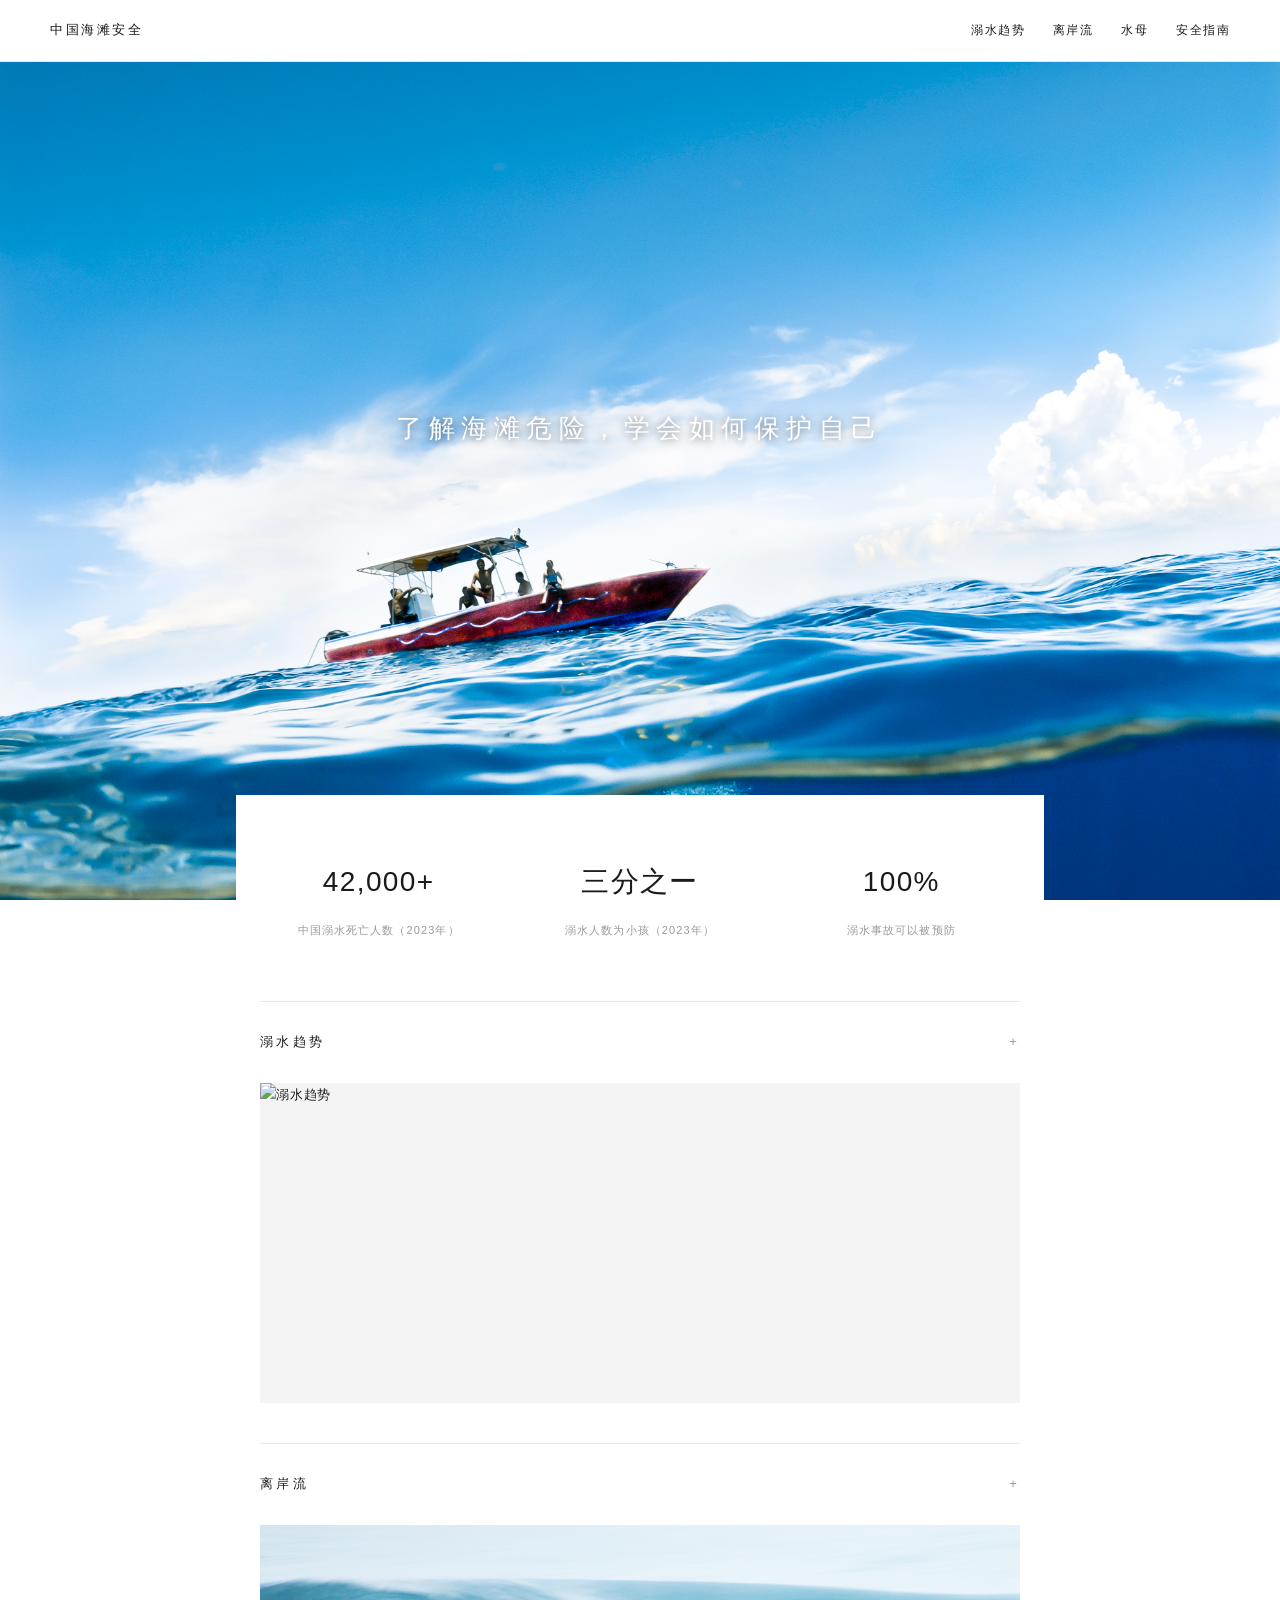
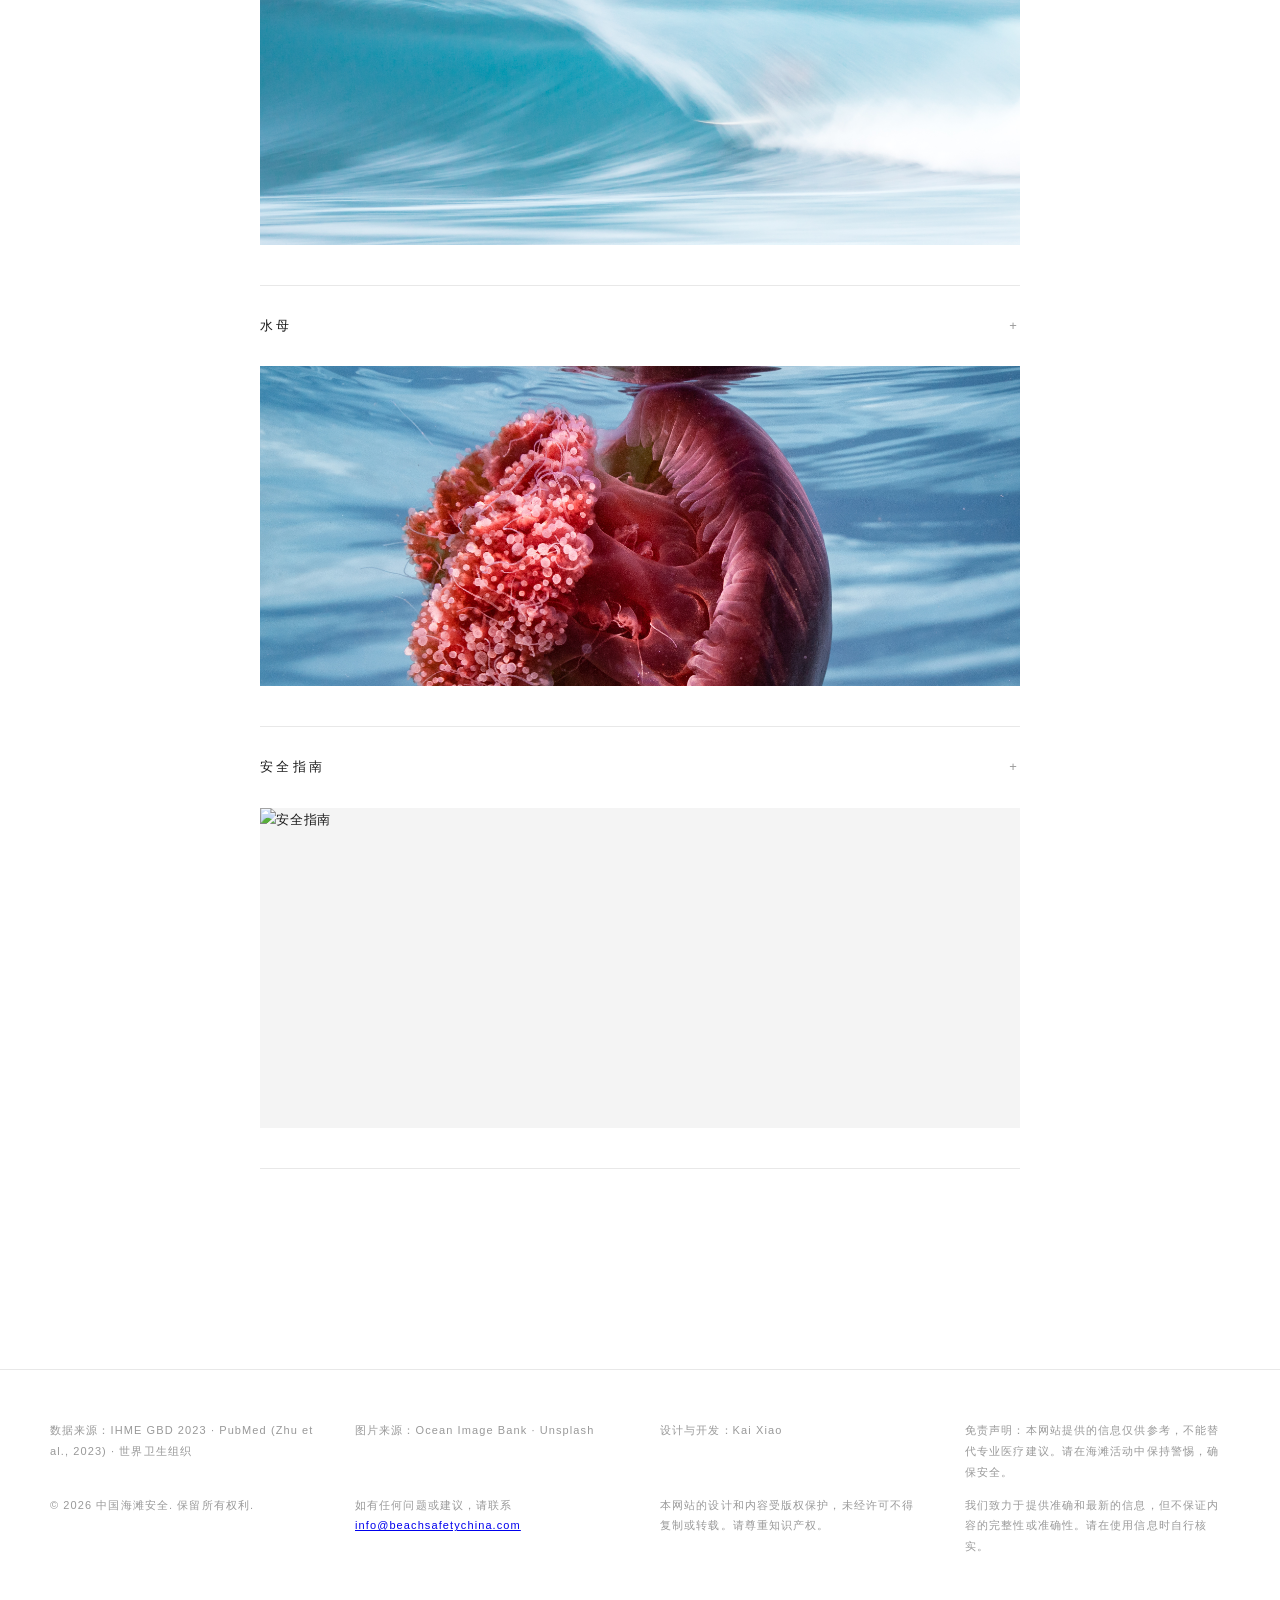
==== index.html @ 01e5046f "Initial commit: beach safety China site Static educational site on drowning hazards in China, with G" ====
<!DOCTYPE html>
<html lang="zh-CN">
<head>
  <meta charset="UTF-8" />
  <meta name="viewport" content="width=device-width, initial-scale=1.0" />
  <title>中国海滩安全</title>
  <link rel="stylesheet" href="style.css" />
  <script src="https://cdn.jsdelivr.net/npm/chart.js"></script>
</head>
<body>

  <nav>
    <span class="brand">中国海滩安全</span>
    <div class="nav-links">
      <a href="trends.html">溺水趋势</a>
      <a href="rip.html">离岸流</a>
      <a href="jellyfish.html">水母</a>
      <a href="guide.html">安全指南</a>
    </div>
  </nav>

  <header class="hero">
    <h1>了解海滩危险，学会如何保护自己</h1>
  </header>

  <main>

    <div class="stats">
      <div class="stat">
        <span class="big-number">42,000+</span>
        <span class="label">中国溺水死亡人数（2023年）</span>
      </div>
      <div class="stat">
        <span class="big-number">三分之ー</span>
        <span class="label">溺水人数为小孩（2023年）</span>
      </div>
      <div class="stat">
        <span class="big-number">100%</span>
        <span class="label">溺水事故可以被预防</span>
      </div>
    </div>

    <section id="trends">
      <h2>溺水趋势</h2>
      <div class="image-slot">
        <img src="OceanImageBank_KurtArrigo_10.jpg" alt="溺水趋势" /> 
        
      </div>
      <div class="section-content">
        <div class="chart-box">
          <canvas id="deathsChart"></canvas>
        </div>
        <h3>中国溺水事故趋势</h3>
        <p>近年来，因为救生员数量和游客安全意识有所提高，中国溺水的死亡数量在逐年下降。</p>
        <p>虽然溺水事故的数量在近年来有所下降，但仍需引起重视。</p>
        <a class="more-link" href="trends.html">了解更多 →</a>
      </div>
    </section>

    <section id="rip">
      <h2>离岸流</h2>
      <div class="image-slot">
        <!-- 把图片放进项目文件夹，然后把下面一行的 # 换成文件名 -->
        <img src="OceanImageBank_TobyMatthews_18.jpg" alt="离岸流" />
        
      </div>
      <div class="section-content">
        <p>离岸流是从海岸向外流动的强劲水流，是海滩溺水的主要原因。</p>
        <div class="stats">
          <div class="stat">
            <span class="big-number">660</span>
            <span class="label">2010–2019年冲浪区溺水死亡</span>
          </div>
          <div class="stat">
            <span class="big-number">低</span>
            <span class="label">中国南方海滩游客对离岸流的认知程度</span>
          </div>
        </div>
        <h3>如何逃脱离岸流</h3>
        <ol>
          <li>保持冷静，不要与水流对抗</li>
          <li>沿海岸线平行游泳，脱离水流</li>
          <li>脱离水流后，再向岸边游回</li>
          <li>如果精疲力竭，漂浮并呼救</li>
        </ol>
        <a class="more-link" href="rip.html">了解更多 →</a>
      </div>
    </section>

    <section id="jellyfish">
      <h2>水母</h2>
      <div class="image-slot">
        <img src="OceanImageBank_LewisBurnett_02.jpg" alt="水母" />
        
      </div>
      <div class="section-content">
        <p>水母蜇伤是中国海滩最常见的海洋生物伤害，占所有海洋生物伤害的60%以上。</p>
        <div class="stats">
          <div class="stat">
            <span class="big-number">60.81%</span>
            <span class="label">海洋生物伤害中水母蜇伤占比</span>
          </div>
          <div class="stat">
            <span class="big-number">1.5亿</span>
            <span class="label">全球每年水母蜇伤人数</span>
          </div>
        </div>
        <h3>被水母蜇伤后如何处理</h3>
        <ol>
          <li>立即离开水中</li>
          <li>不要用手直接触摸蜇伤部位</li>
          <li>用海水冲洗，不要用淡水</li>
          <li>用卡片刮去残留触须</li>
          <li>如出现呼吸困难或严重过敏，立即就医</li>
        </ol>
        <a class="more-link" href="jellyfish.html">了解更多 →</a>
      </div>
    </section>

    <section id="guide">
      <h2>安全指南</h2>
      <div class="image-slot">
        <img src="bouy.png" alt="安全指南" />
      </div>
      <div class="section-content">
        <div class="stats">
          <div class="stat">
            <span class="big-number">#120</span>
            <span class="label">中国紧急求救电话</span>
          </div>
          <div class="stat">
            <span class="big-number">#12395</span>
            <span class="label">海上救援电话</span>
          </div>
      </div>
        <h3>下水前</h3>
        <ol>
          <li>只在有救生员的海滩游泳</li>
          <li>检查当天的海况和天气预报</li>
          <li>儿童必须有成人全程陪同</li>
          <li>告知他人你的游泳计划</li>
        </ol>
        <h3>下水时</h3>
        <ol>
          <li>不要单独游泳</li>
          <li>留意旗帜信号—红旗代表危险</li>
          <li>不要在疲劳或饮酒后游泳</li>
          <li>注意脚下，避免踩到水母或海胆</li>
        </ol>

        <a class="more-link" href="guide.html">了解更多 →</a>
      </div>
    </section>

  </main>

  <footer>
  <p>数据来源：IHME GBD 2023 · PubMed (Zhu et al., 2023) · 世界卫生组织</p>
  <p>图片来源：Ocean Image Bank · Unsplash</p>
  <p>设计与开发：Kai Xiao</p>
  <p>免责声明：本网站提供的信息仅供参考，不能替代专业医疗建议。请在海滩活动中保持警惕，确保安全。</p>
  <p>© 2026 中国海滩安全. 保留所有权利.</p>
  <p>如有任何问题或建议，请联系 <a href="mailto:info@beachsafetychina.com">info@beachsafetychina.com</a></p>
  <p>本网站的设计和内容受版权保护，未经许可不得复制或转载。请尊重知识产权。</p>
  <p>我们致力于提供准确和最新的信息，但不保证内容的完整性或准确性。请在使用信息时自行核实。</p>
  </footer>

  <script src="charts/charts.js"></script>
  <script src="analytics.js"></script>
</body>
</html>
---- style.css ----
/* ===== Japanese-minimal base (Graphpaper / Auralee style) ===== */

:root {
  --content-width: 760px;   /* the centered column width, shared by nav, main, footer */
}

html {
  overscroll-behavior: none;
  background-color: #ffffff;
}

body {
  background-image: url('OceanImageBank_AlexTyrrell_07.jpg');
  background-size: cover;
  background-position: center 30%;  /* must match the 30 in charts.js */
  background-attachment: fixed;
  color: #1a1a1a;
  font-family: "Helvetica Neue", -apple-system, "PingFang SC", Arial, sans-serif;
  font-size: 13px;
  letter-spacing: 0.06em;
  line-height: 1.9;
  margin: 0;
}

/* Sub-pages (rip, jellyfish, trends, guide) use a different background image */
body.subpage {
  background-image: url('OceanImageBank_MattCurnock_seagrass_15.jpg');
  background-position: center 10%;   /* must match the 10 in parallax.js */
}

main {
  max-width: var(--content-width);
  margin: 0 auto;
  padding: 0 24px 60px;             /* a little breathing room inside the white column */
  background-color: #ffffff;        /* white column floating on the ocean */
}

/* Sub-pages: space at the top of the white area, above the first text */
.subpage main {
  padding-top: 40px;
}

/* ===== Nav — small, quiet, hairline underneath ===== */

nav {
  position: sticky;
  top: 0;
  display: flex;
  justify-content: space-between;
  align-items: center;
  /* spread brand and links to the left and right edges */
  padding: 18px 50px;
  background-color: #ffffff;
  border-bottom: 1px solid #e8e8e8;
  z-index: 10;
}

.brand {
  font-size: 13px;
  letter-spacing: 0.2em;
}

.nav-links {
  display: flex;
  gap: 28px;
}

nav a {
  color: #1a1a1a;
  text-decoration: none;
  font-size: 12px;
  letter-spacing: 0.12em;
}

nav a:hover {
  opacity: 0.4;            /* minimal sites fade on hover instead of changing color */
}

/* ===== Hero — the ocean shows through here ===== */

.hero {
  margin: 0;
  padding: 38vh 24px;      /* tall empty space where the background is visible */
}

.hero h1 {
  color: #ffffff;
  font-size: 26px;
  font-weight: 400;        /* minimal sites avoid bold headlines */
  letter-spacing: 0.25em;
  text-align: center;
  margin: 0;
  text-shadow: 0 1px 10px rgba(0, 0, 0, 0.5);
}

/* ===== Headings ===== */

h2 {
  font-size: 13px;
  font-weight: 400;
  letter-spacing: 0.25em;
  margin: 0;
  padding: 28px 0;
  cursor: pointer;
}

h2::after {
  content: '+';
  float: right;            /* the + sits at the right edge, like Graphpaper's menus */
  color: #999999;
}

h3 {
  font-size: 12px;
  font-weight: 400;
  letter-spacing: 0.2em;
  color: #999999;
  margin-top: 40px;
}

.lead {
  font-size: 16px;
  line-height: 1.9;
  color: #1a1a1a;
  border-left: 2px solid #1a1a1a;   /* a quiet accent bar, like a pull-quote */
  padding-left: 20px;
  margin: 40px 0;
}

.analysis {
  color: #333333;
  font-size: 13px;
  line-height: 2;
  background-color: #f7f7f7;        /* faint panel so analysis reads as commentary */
  padding: 24px 28px;
  margin-top: 24px;
}

.cite {
  display: inline-block;
  margin-top: 10px;
  color: #999999;
  font-size: 11px;
  letter-spacing: 0.05em;
}

.methods {
  border-top: 1px solid #e8e8e8;
  padding-top: 20px;
  color: #777777;
  font-size: 12px;
  line-height: 1.9;
}

.methods strong {
  color: #1a1a1a;
  border-bottom: none;             /* override the underlined-strong style here */
}

.methods ul {
  padding-left: 18px;
}

.methods li {
  margin-bottom: 8px;
}

p {
  color: #333333;
  font-size: 14px;
}

ol {
  color: #333333;
  font-size: 14px;
  padding-left: 20px;
}

strong {
  font-weight: 400;
  border-bottom: 1px solid #1a1a1a;   /* underline instead of color for emphasis */
}

/* ===== Title on a sub-page (rip.html, etc.) ===== */

.page-title {
  font-size: 22px;
  font-weight: 400;
  letter-spacing: 0.25em;
  margin: 80px 0 40px;
}

/* ===== "Read more" link at the bottom of an open section ===== */

.more-link {
  display: inline-block;
  margin-top: 30px;
  color: #1a1a1a;
  text-decoration: none;
  font-size: 12px;
  letter-spacing: 0.2em;
  border-bottom: 1px solid #1a1a1a;
  padding-bottom: 4px;
}

.more-link:hover {
  opacity: 0.4;
}

/* ===== Sections — no cards, just hairlines ===== */

section {
  border-top: 1px solid #e8e8e8;
  margin: 0;
}

section:last-of-type {
  border-bottom: 1px solid #e8e8e8;
}

.section-content {
  overflow: hidden;
  max-height: 0;
  transition: max-height 0.5s ease;
}

/* ===== Image slots — space reserved for your photos ===== */

.image-slot {
  background-color: #f4f4f4;
  height: 320px;
  display: flex;
  align-items: center;
  justify-content: center;
  margin-bottom: 40px;
}

.image-slot span {
  color: #bbbbbb;
  font-size: 11px;
  letter-spacing: 0.3em;
}

.image-slot img {
  width: 100%;
  height: 100%;
  object-fit: cover;
}

/* ===== Stats — plain numbers, no boxes ===== */

.stats {
  display: flex;
  justify-content: space-between;
  gap: 24px;
  padding: 60px 0;
  flex-wrap: wrap;
}

.stat {
  text-align: center;
  flex: 1;
}

.big-number {
  display: block;
  font-size: 28px;
  font-weight: 300;        /* thin numbers, not heavy */
  letter-spacing: 0.05em;
  color: #1a1a1a;
}

.label {
  display: block;
  margin-top: 12px;
  color: #999999;
  font-size: 11px;
  letter-spacing: 0.1em;
}

/* ===== Chart ===== */

.video {
  display: block;
  width: 100%;
  margin-top: 30px;
  background-color: #000000;        /* black frame before the video loads */
}

.chart-box {
  height: 380px;
  padding-bottom: 40px;
}

.chart-note {
  font-size: 11px;
  color: #999999;
  margin-top: 0;
}

canvas {
  max-width: 100%;
}

/* ===== Footer — hairline above, tiny text ===== */

footer {
  background-color: #ffffff;
  border-top: 1px solid #e8e8e8;
  /* spread footer columns across the full width */
  padding: 50px;
  margin-top: 140px;                /* transparent gap — the ocean shows through here */
  color: #999999;
  font-size: 11px;
  letter-spacing: 0.1em;

  display: grid;                       /* lay items in a grid */
  grid-template-columns: repeat(4, 1fr);  /* 4 equal columns per row */
  gap: 12px 40px;                      /* 12px between rows, 40px between columns */
  text-align: left;                    /* each item starts at its column's left edge */
}

footer p {
  margin: 0;                        /* remove the default stacking space */
  color: #999999;
  font-size: 11px;
}

/* ===== Phone screens (≤640px) ===== */
@media (max-width: 640px) {
  nav {
    flex-direction: column;         /* brand on top, links below */
    gap: 12px;
    padding: 14px 20px;
  }

  .nav-links {
    gap: 18px;
    flex-wrap: wrap;                /* links wrap instead of overflowing */
    justify-content: center;
  }

  main {
    padding: 0 20px 40px;
  }

  .hero {
    padding: 30vh 20px;
  }

  .hero h1 {
    font-size: 18px;
    letter-spacing: 0.15em;
  }

  .stats {
    gap: 10px;                      /* keep all three in one row */
    padding: 36px 0;
  }

  .big-number {
    font-size: 20px;                /* shrink so three fit across a phone */
  }

  .label {
    font-size: 10px;
    letter-spacing: 0.04em;
  }

  .lead {
    font-size: 14px;
  }

  .analysis {
    padding: 18px 20px;
  }

  .chart-box {
    height: 300px;
  }

  .page-title {
    margin: 50px 0 30px;
  }

  .image-slot {
    height: 220px;
  }

  footer {
    grid-template-columns: 1fr;     /* one column — everything stacks */
    text-align: center;
    margin-top: 0;                  /* no gap — footer sits right after content */
    padding: 40px 24px;             /* tighter edges so text fits on a phone */
  }

}

/* ===== Sub-pages on laptop/monitor: shorter hero, content starts sooner ===== */
@media (min-width: 641px) {
  .subpage .hero {
    padding: 26vh 24px;             /* was 38vh — smaller gap between header and body */
  }
}

/* ===== Wide screens (≥1728px) — bigger than a MacBook Air, i.e. external monitors ===== */
@media (min-width: 1728px) {
  main {
    max-width: 1100px;              /* wider content / buttons section */
  }

  body {
    font-size: 14px;                /* nudge type up so it doesn't feel tiny */
  }

  .big-number {
    font-size: 32px;
  }
}
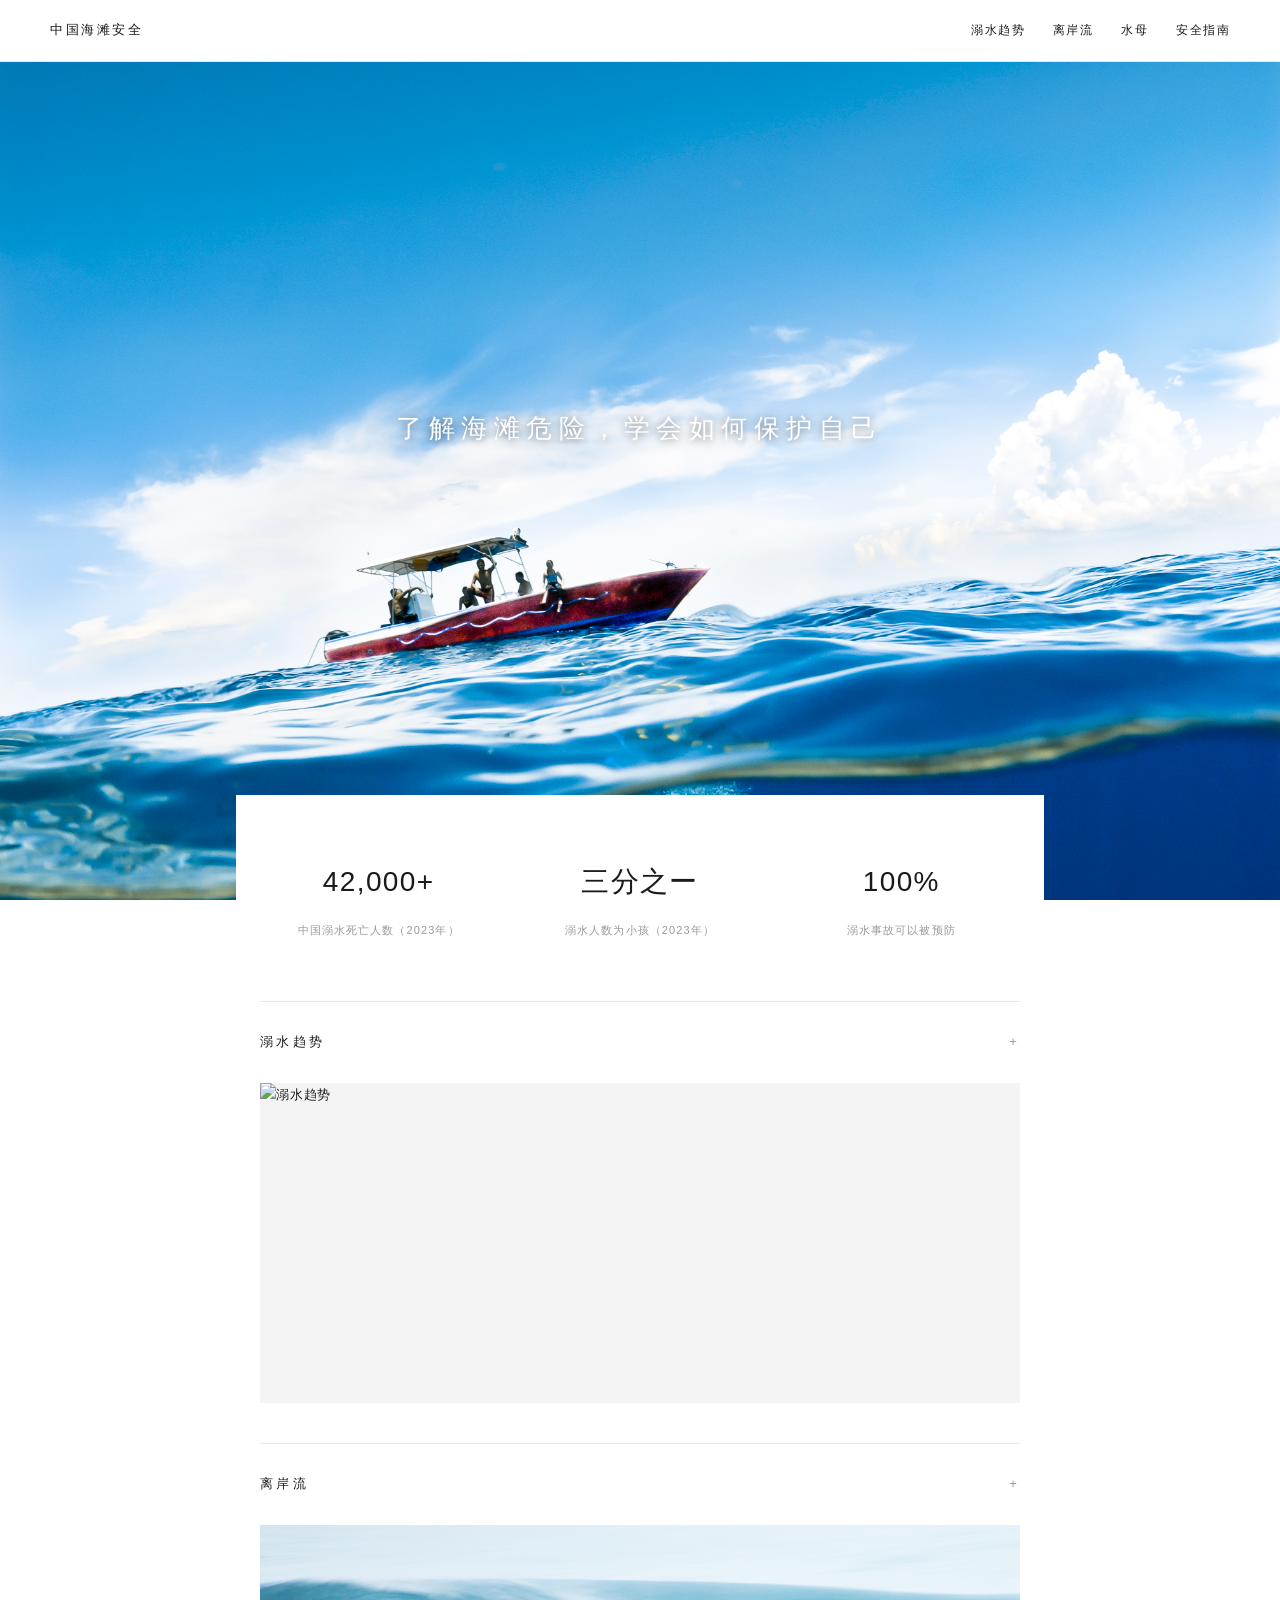
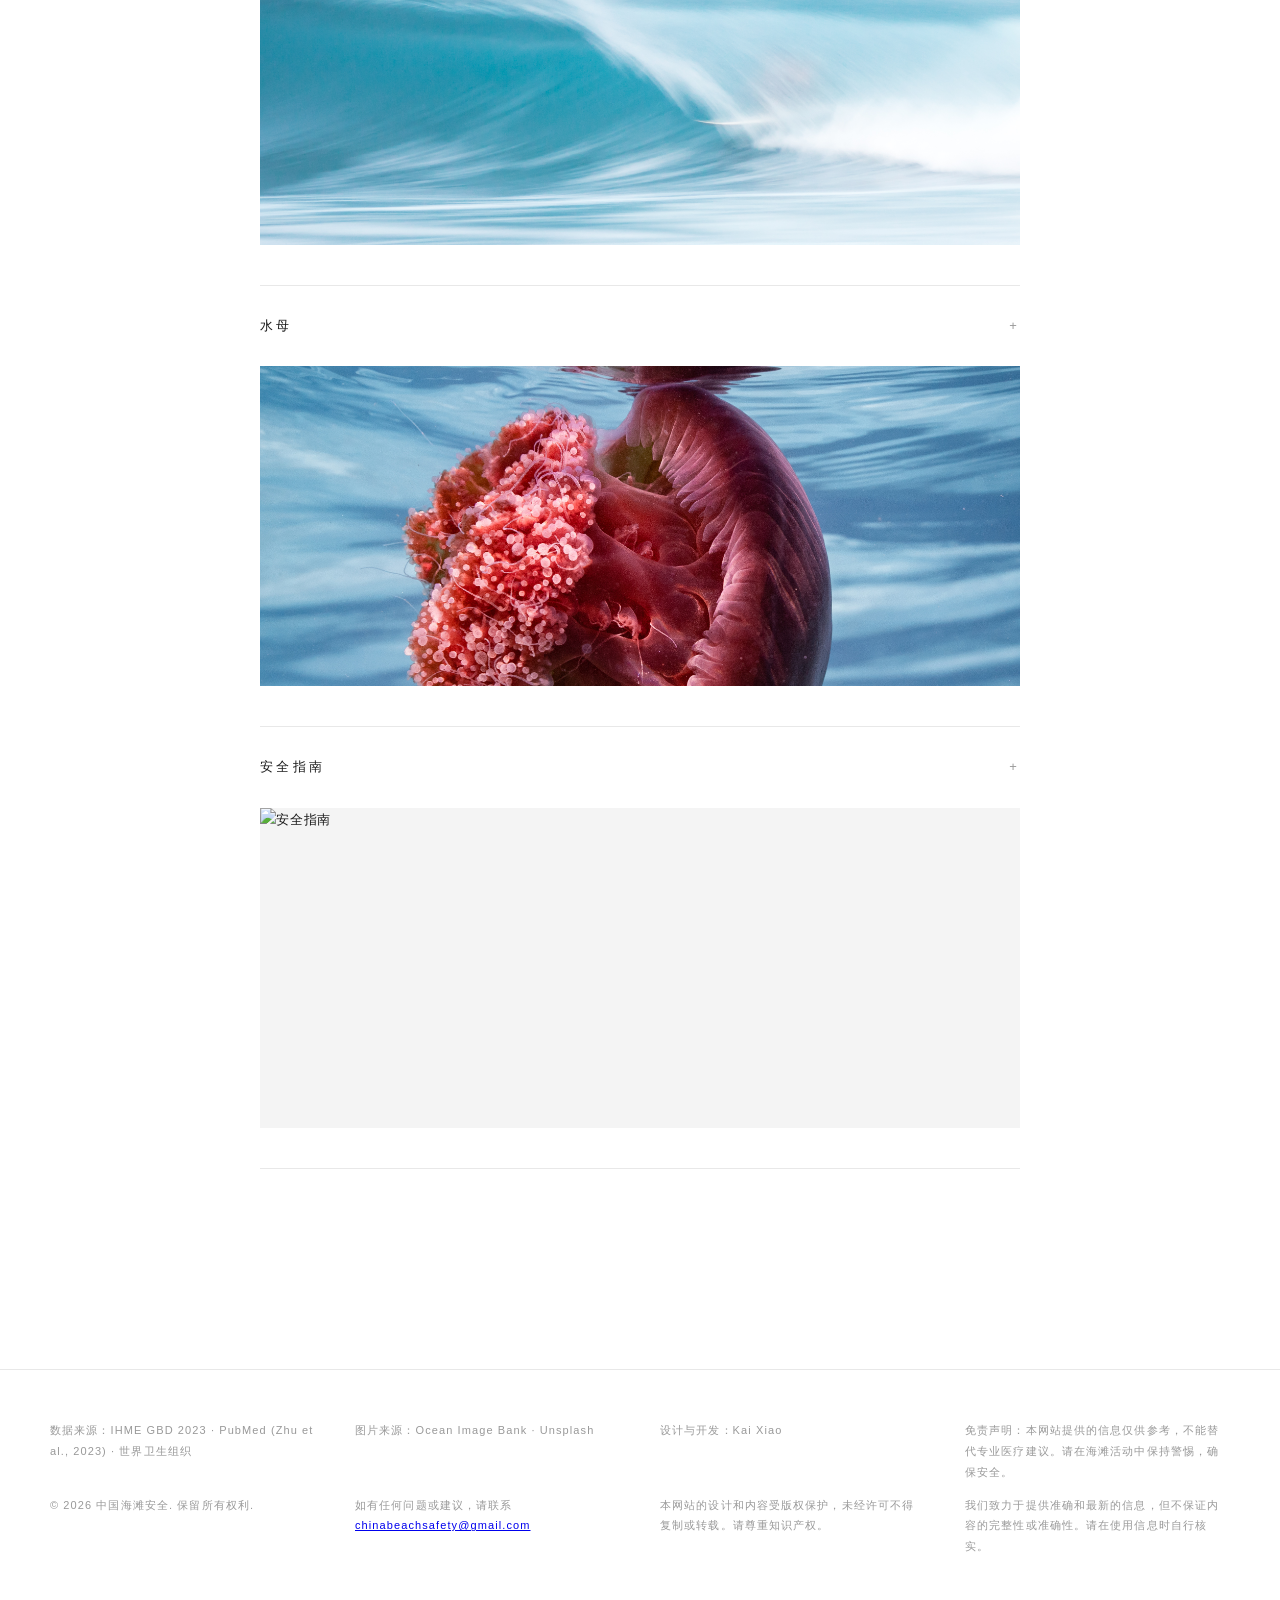
==== commit a03bf62e: "update contact email" ====
--- a/index.html
+++ b/index.html
@@ -160,7 +160,7 @@
   <p>设计与开发：Kai Xiao</p>
   <p>免责声明：本网站提供的信息仅供参考，不能替代专业医疗建议。请在海滩活动中保持警惕，确保安全。</p>
   <p>© 2026 中国海滩安全. 保留所有权利.</p>
-  <p>如有任何问题或建议，请联系 <a href="mailto:info@beachsafetychina.com">info@beachsafetychina.com</a></p>
+  <p>如有任何问题或建议，请联系 <a href="mailto:chinabeachsafety@gmail.com">chinabeachsafety@gmail.com</a></p>
   <p>本网站的设计和内容受版权保护，未经许可不得复制或转载。请尊重知识产权。</p>
   <p>我们致力于提供准确和最新的信息，但不保证内容的完整性或准确性。请在使用信息时自行核实。</p>
   </footer>
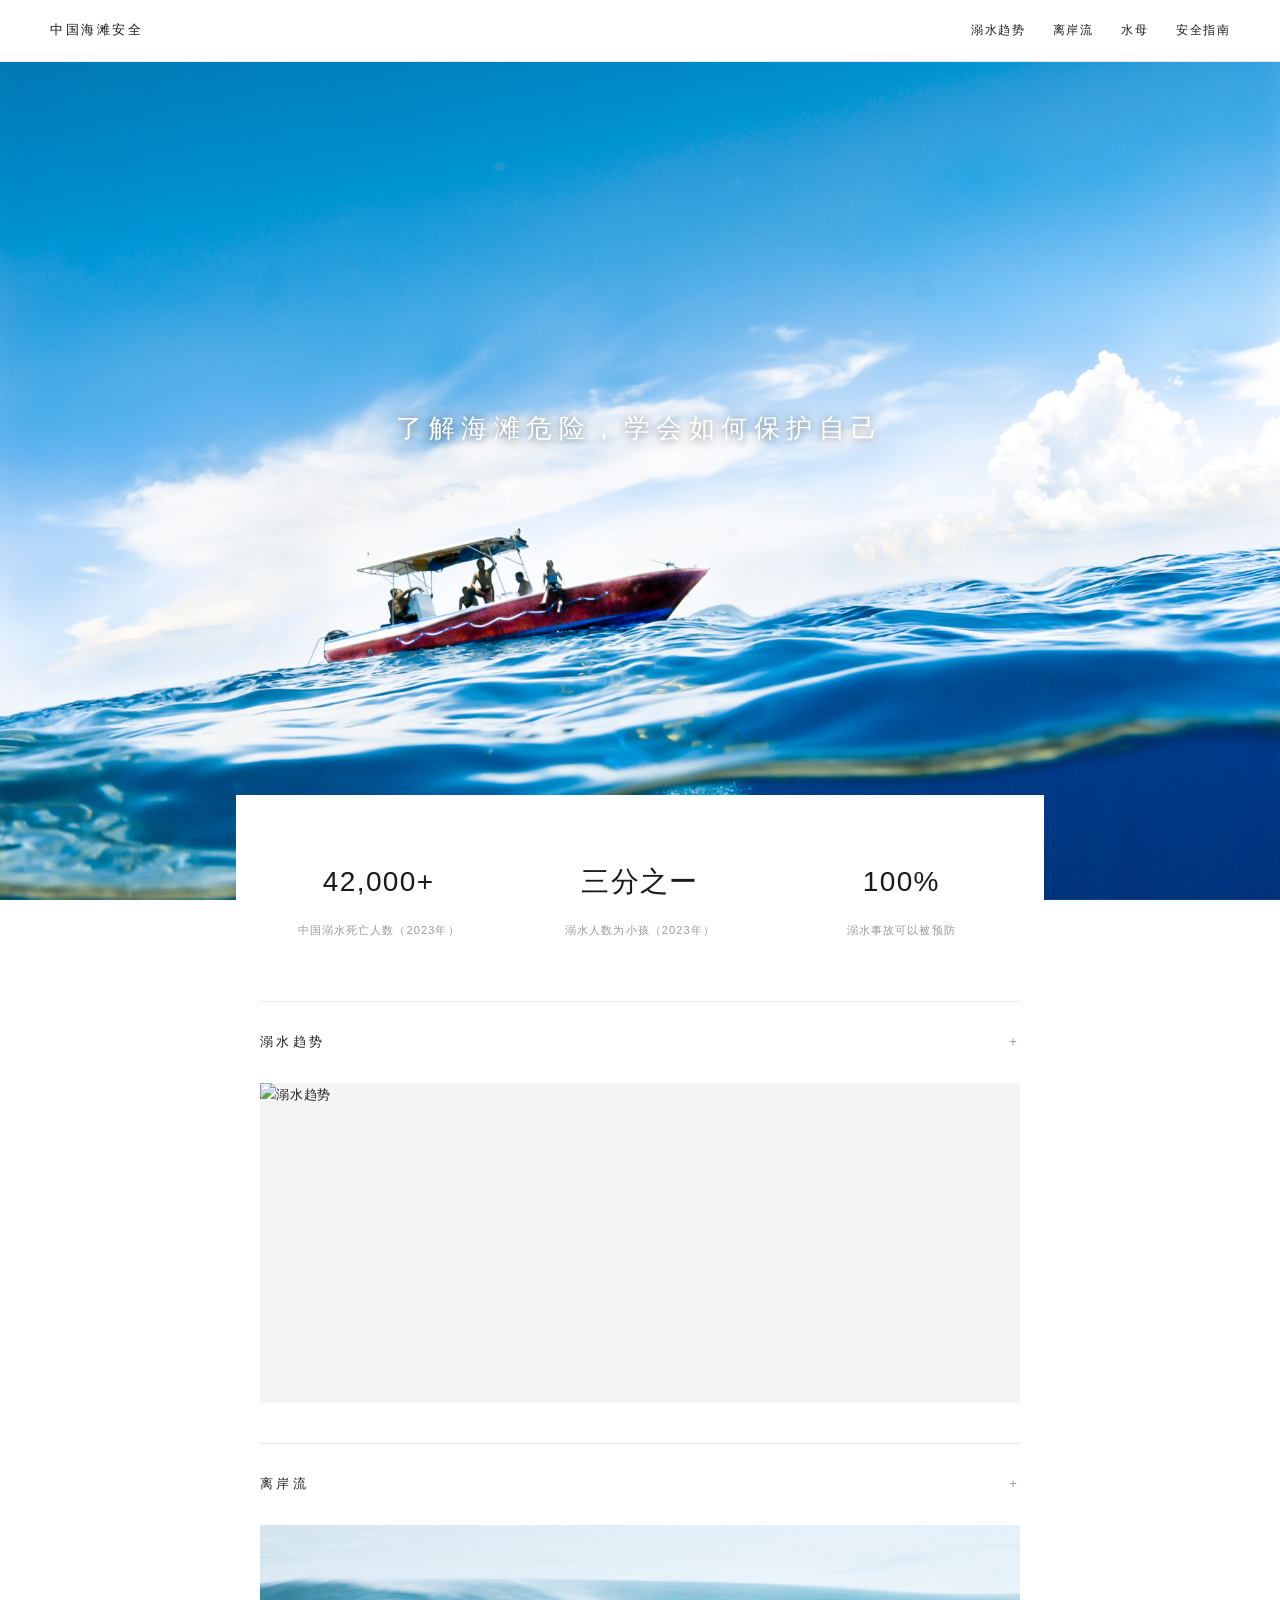
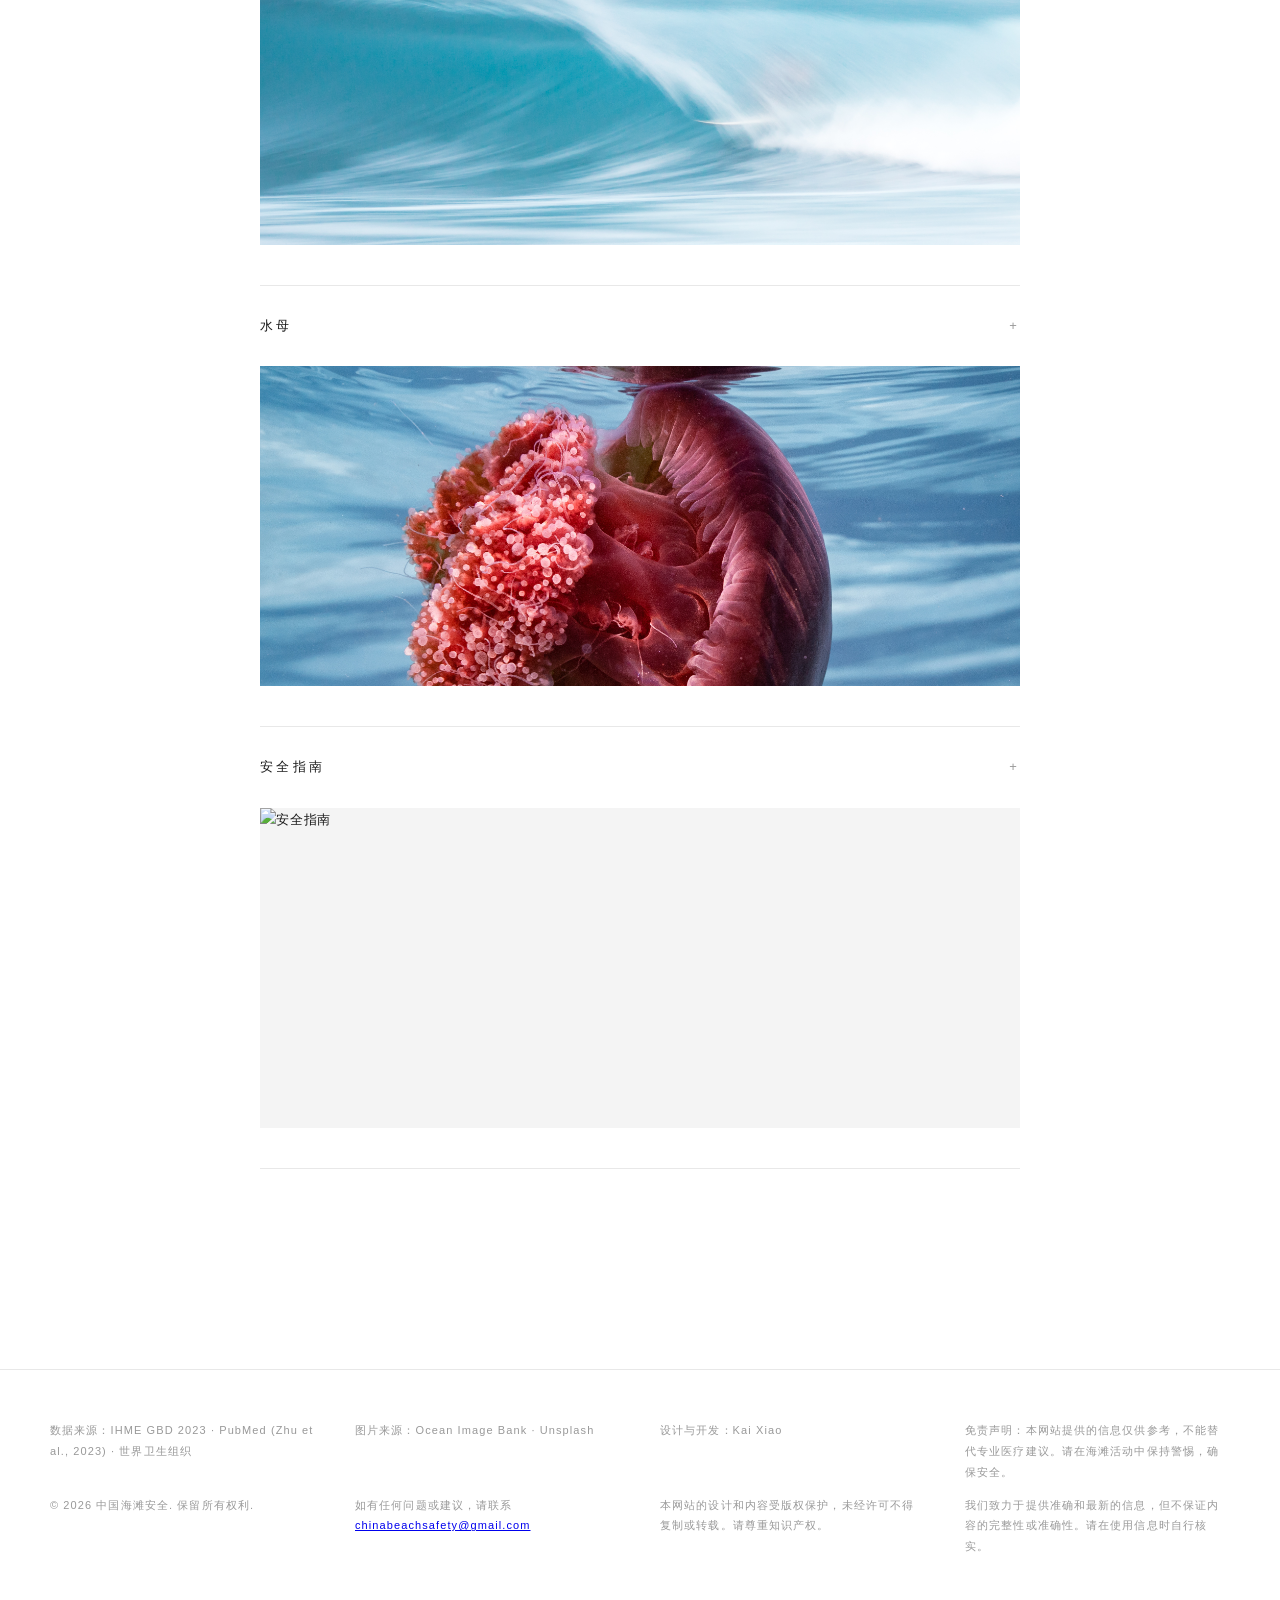
==== commit fa191229: "add favicon and fix moblie background" ====
--- a/index.html
+++ b/index.html
@@ -4,6 +4,7 @@
   <meta charset="UTF-8" />
   <meta name="viewport" content="width=device-width, initial-scale=1.0" />
   <title>中国海滩安全</title>
+  <link rel="icon" href="data:image/svg+xml,<svg xmlns=%22http://www.w3.org/2000/svg%22 viewBox=%220 0 100 100%22><text y=%22.9em%22 font-size=%2290%22>🛟</text></svg>" />
   <link rel="stylesheet" href="style.css" />
   <script src="https://cdn.jsdelivr.net/npm/chart.js"></script>
 </head>
--- a/style.css
+++ b/style.css
@@ -10,10 +10,6 @@
 }
 
 body {
-  background-image: url('OceanImageBank_AlexTyrrell_07.jpg');
-  background-size: cover;
-  background-position: center 30%;  /* must match the 30 in charts.js */
-  background-attachment: fixed;
   color: #1a1a1a;
   font-family: "Helvetica Neue", -apple-system, "PingFang SC", Arial, sans-serif;
   font-size: 13px;
@@ -22,10 +18,25 @@
   margin: 0;
 }
 
+/* Fixed full-screen background layer. Using a fixed element (not
+   background-attachment: fixed) so it works on phones too. */
+body::before {
+  content: "";
+  position: fixed;
+  top: 0;
+  right: 0;
+  bottom: 0;
+  left: 0;
+  background-image: url('OceanImageBank_AlexTyrrell_07.jpg');
+  background-size: cover;
+  background-position: center 30%;
+  z-index: -1;
+}
+
 /* Sub-pages (rip, jellyfish, trends, guide) use a different background image */
-body.subpage {
+body.subpage::before {
   background-image: url('OceanImageBank_MattCurnock_seagrass_15.jpg');
-  background-position: center 10%;   /* must match the 10 in parallax.js */
+  background-position: center 10%;
 }
 
 main {
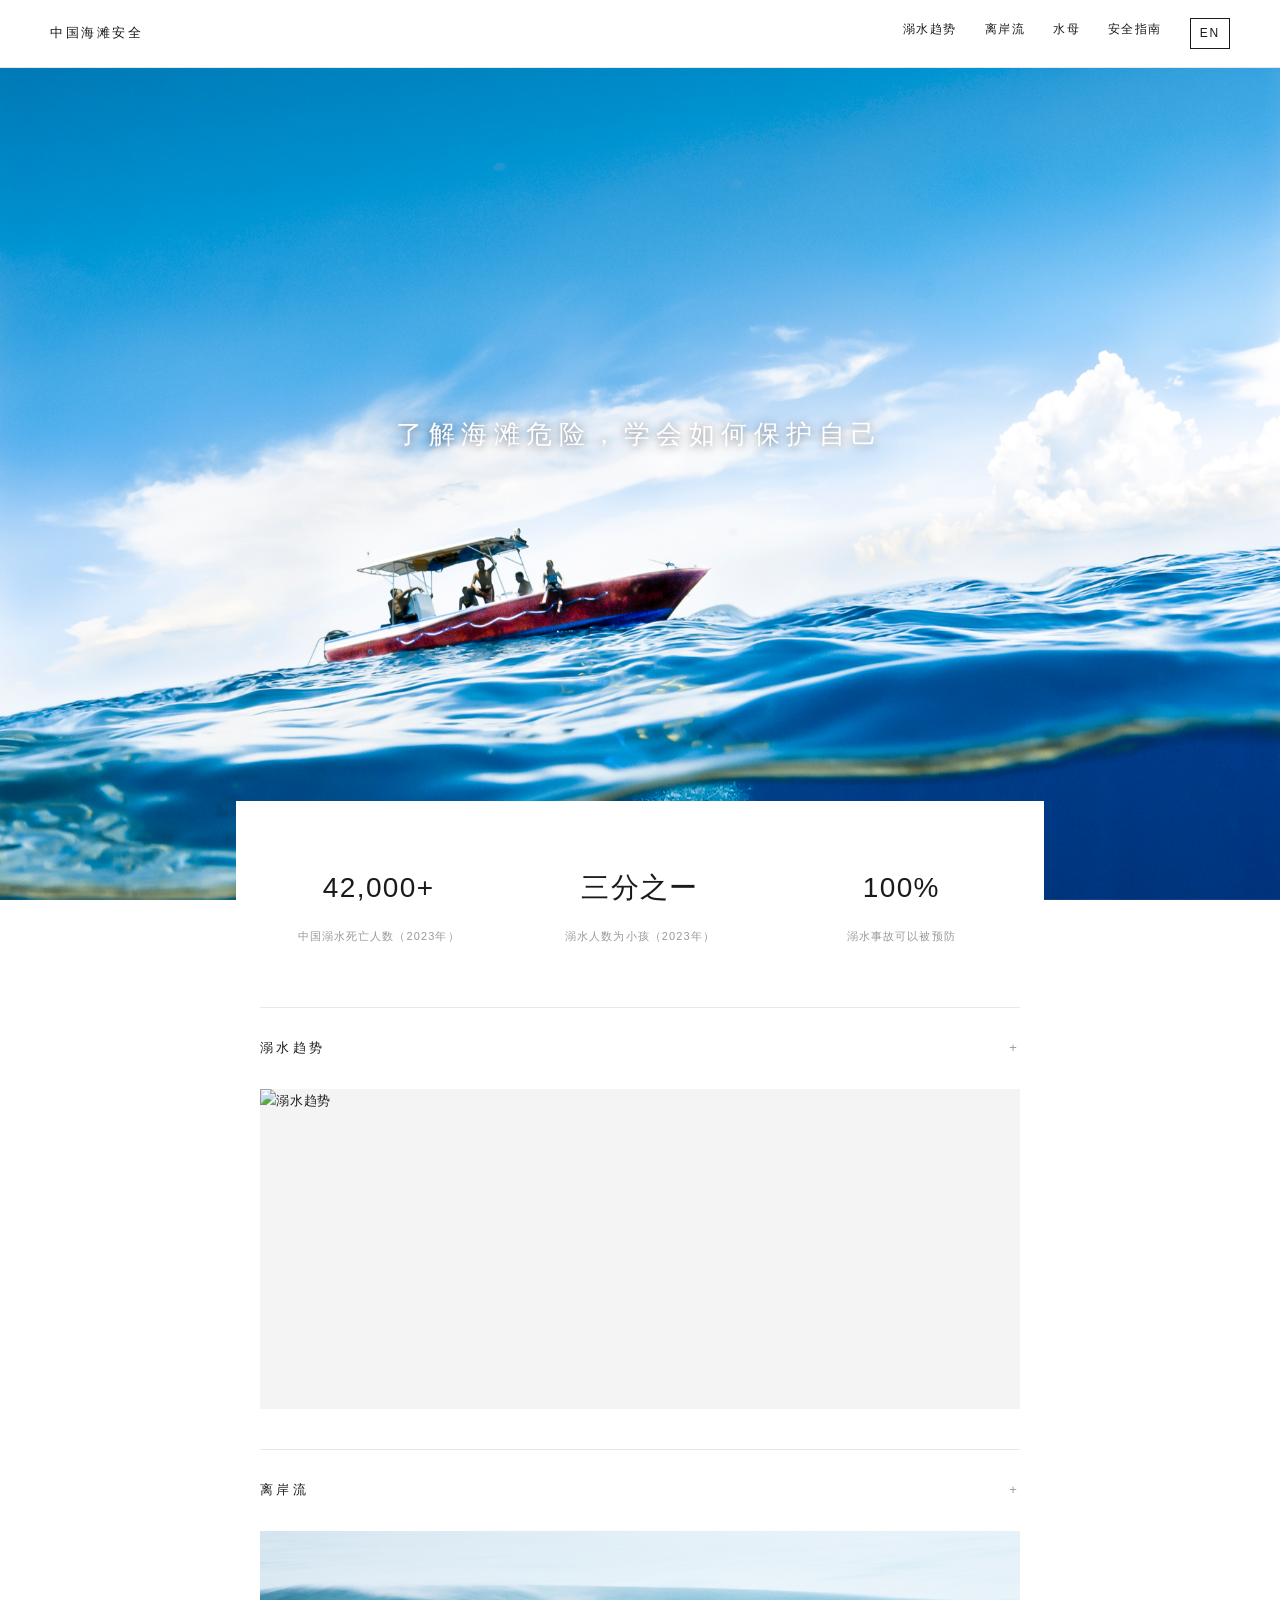
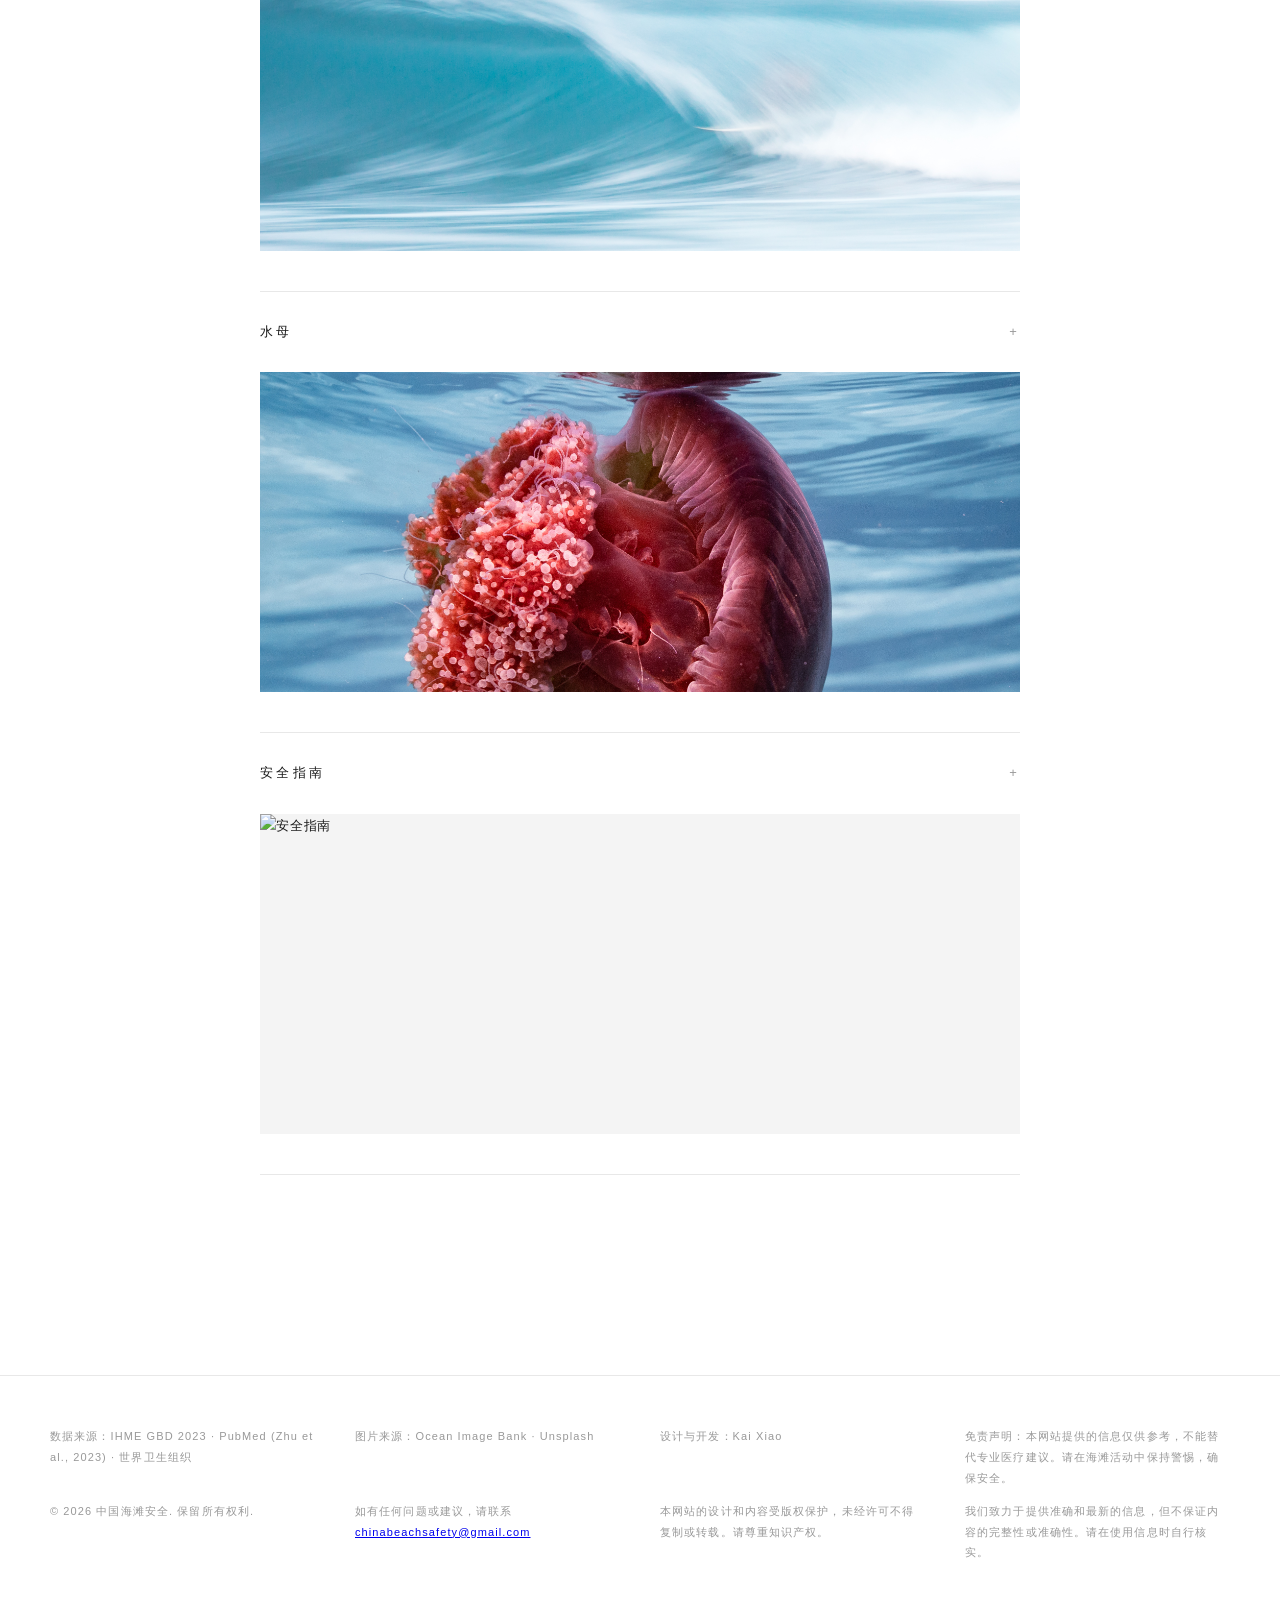
==== commit 5cb31e63: "english verison" ====
--- a/index.html
+++ b/index.html
@@ -17,6 +17,7 @@
       <a href="rip.html">离岸流</a>
       <a href="jellyfish.html">水母</a>
       <a href="guide.html">安全指南</a>
+      <a href="index-en.html" class="lang-switch">EN</a>
     </div>
   </nav>
 
--- a/style.css
+++ b/style.css
@@ -87,6 +87,12 @@
   opacity: 0.4;            /* minimal sites fade on hover instead of changing color */
 }
 
+.lang-switch {
+  border: 1px solid #1a1a1a;
+  padding: 3px 9px;
+  letter-spacing: 0.15em;
+}
+
 /* ===== Hero — the ocean shows through here ===== */
 
 .hero {
